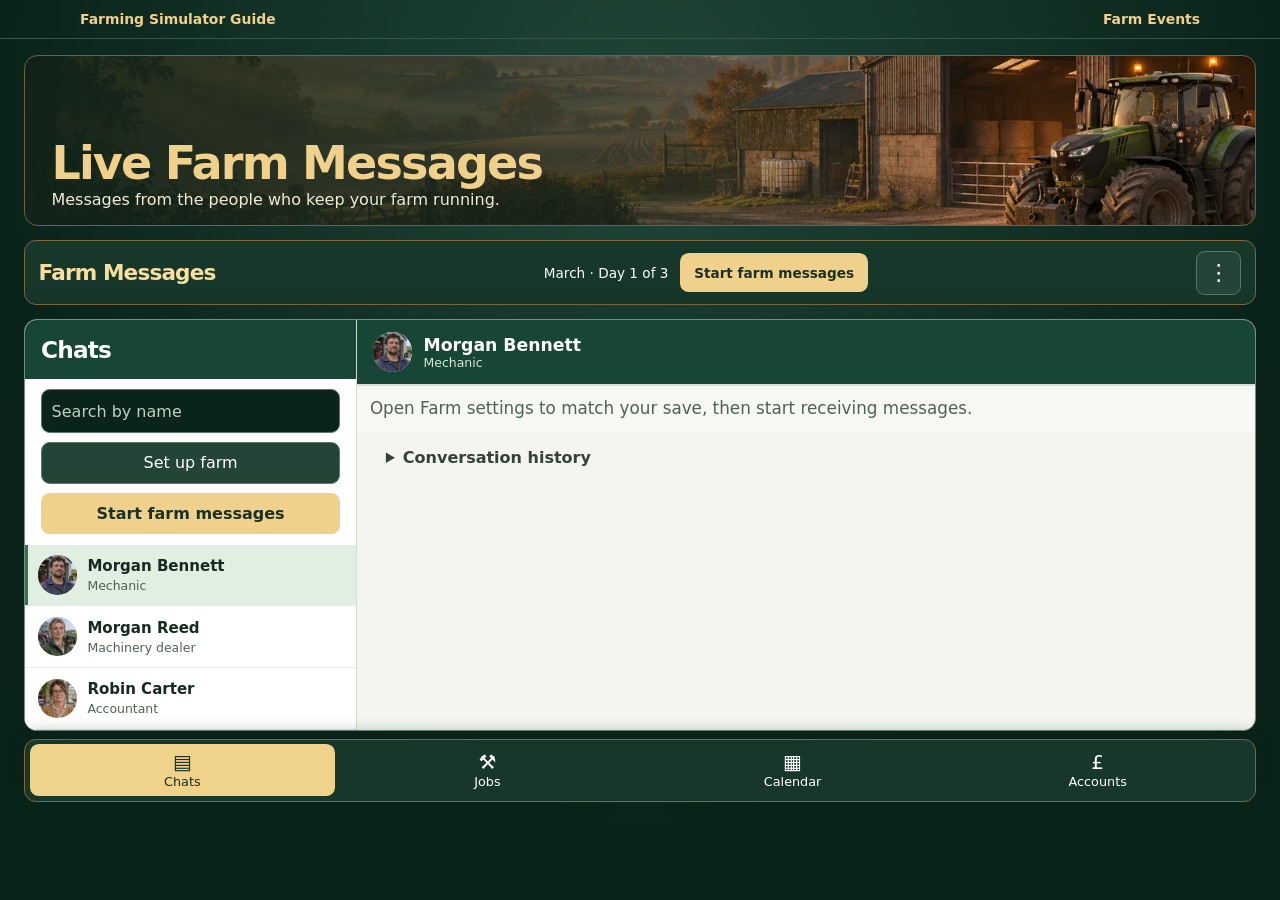
==== farm-messages/index.html @ 934270d6 "Add files via upload" ====
<!doctype html>
<html lang="en-GB">
<head>
  <meta charset="utf-8">
  <meta name="viewport" content="width=device-width, initial-scale=1">
  <meta name="robots" content="noindex">
  <meta name="theme-color" content="#0a281e">
  <title>Live Farm Messages | Farming Simulator Guide</title>
  <link rel="stylesheet" href="messages.css?v=37">
  <script src="messages.js?v=37" defer></script>
</head>
<body>
  <header class="site-header"><a href="../index.html">Farming Simulator Guide</a><a href="../farm-events-access.html">Farm Events</a></header>
  <main>
    <header class="hero">
      <h1>Live Farm Messages</h1>
      <p>Messages from the people who keep your farm running.</p>
    </header>
    <div id="app" hidden>
      <header class="messages-top">
        <h1>Farm Messages</h1>
        <div class="header-calendar">
          <div><span id="desktop-date"></span></div>
          <button id="desktop-advance" type="button" class="primary"></button>
        </div>
        <button id="open-farm-tools" type="button" aria-label="Farm settings" title="Farm settings" aria-haspopup="dialog">⋮</button>
      </header>
      <button id="next-repair-update" type="button" class="primary" hidden></button>
      <div id="toast-region" aria-live="polite"></div>
      <p id="message-setup-status" hidden>Incoming messages are off. Enable contacts under Farm Settings → Contact names and repairs.</p>
      <p id="save-status" role="status"></p>
      <div id="workspace" class="workspace" data-view="inbox">
        <section class="panel inbox" aria-labelledby="inbox-title">
          <h2 id="inbox-title" tabindex="-1">Chats</h2>
          <div class="inbox-controls">
            <input id="contact-search" type="search" placeholder="Search by name" aria-label="Search contacts by name">
            <button id="setup-farm" type="button">Set up farm</button>
            <button id="start-chats" type="button" class="primary">Start farm messages</button>
          </div>
          <div id="contacts" aria-label="Conversations"></div>
          
        </section>
        <section class="panel chat" aria-labelledby="chat-title">
          <header id="chat-header"></header>
          <div class="composer">
            <div id="replies" aria-label="Available replies"></div>
          </div>
          <details id="conversation-history">
            <summary>Conversation history</summary>
          <div id="conversation" role="log" aria-label="Messages" tabindex="0"></div>
          </details>
        </section>
      </div>
      <section id="jobs-page" class="panel tab-page" hidden>
        <h2>Jobs</h2>
        <p id="no-jobs">No active repairs.</p>
        <div id="restrictions"></div>
      </section>
      <section id="calendar-page" class="panel tab-page" hidden>
        <h2>Calendar</h2>
        <div class="farm-bar" aria-label="Farm date">
          <div><strong id="date"></strong><span id="day"></span></div>
          <button id="advance" class="primary"></button>
        </div>
      </section>
        <section id="accounts-page" class="panel tab-page" hidden>
          <h2>Accounts</h2><p class="account-balance" id="balance"></p>
          <div class="details-body">
            <p>Apply charges, rewards and credits in your FS25 save using your usual house rules. If FS25 has already applied a transaction, leave it as a record only.</p>
            <div id="ledger"></div>
            <form id="entry" class="fields">
              <label>Transaction
                <select name="type">
                  <option value="expense">Supplier or contractor bill</option>
                  <option value="income">Cash income</option>
                  <option value="credit">Supplier credit earned</option>
                  <option value="worker">Temporary worker hours</option>
                  <option value="staff">Staff bonus</option>
                </select>
              </label>
              <label id="supplier-label">Supplier or contact <input name="source" maxlength="48" required></label>
              <label id="reason-label">Reason <input name="reason" maxlength="80" required></label>
              <label><span id="amount-label">Amount (£)</span> <input name="amount" type="number" required min="0.01" step="0.01" max="10000000"></label>
              <label id="hours-label" hidden>Hours worked <input name="hours" type="number" min="0.25" step="0.25" max="744"></label>
              <label id="applied-label" class="check"><input name="applied" type="checkbox"> Already applied in FS25 or paid separately</label>
              <button>Add entry</button>
            </form>
          </div>
        </section>
      <nav id="message-nav" aria-label="Farm Messages">
        <button type="button" data-page="chats" aria-pressed="true"><span aria-hidden="true">▤</span>Chats</button>
        <button type="button" data-page="jobs" aria-pressed="false"><span aria-hidden="true">⚒</span>Jobs</button>
        <button type="button" data-page="calendar" aria-pressed="false"><span aria-hidden="true">▦</span>Calendar</button>
        <button type="button" data-page="accounts" aria-pressed="false"><span id="accounts-icon" aria-hidden="true">£</span>Accounts</button>
      </nav>
      <dialog id="farm-tools" aria-labelledby="farm-tools-title">
        <header class="tools-header">
          <h2 id="farm-tools-title">Farm settings</h2>
          <form method="dialog"><button aria-label="Close farm settings" autofocus>×</button></form>
        </header>
        <div class="tools">
        <form id="contact-settings-form" hidden>
                <div class="details-body contact-settings">
                  <div class="settings-stack">
                    <fieldset id="contact-options" class="settings-stack">
                      <legend>Incoming messages</legend>
                    </fieldset>
                    <div id="contact-names" class="settings-stack"></div>
                  </div>
                  <div class="settings-stack">
                    <label>Repairs <select name="repairProvider"><option value="dealer">Local dealer</option><option value="staff">Employ a full-time mechanic</option></select></label>
              <div id="mechanic-name-setting" class="settings-stack"></div>
              <label class="check"><input name="mechanicPayroll" type="checkbox"> On the payroll</label>
              <div id="mechanic-pay" class="settings-stack" hidden>
<label>Salary preset <select id="salary-preset"></select></label>
              <label><span>Annual salary <span id="salary-currency">£</span></span> <input name="mechanicSalary" type="number" min="0" max="1000000" step="100" required></label>
              <div class="salary-controls"><button type="button" id="salary-down-1000">−£1,000</button><button type="button" id="salary-down">−£100</button><button type="button" id="salary-up">+£100</button><button type="button" id="salary-up-1000">+£1,000</button></div>
              </div>
<label class="check"><input name="workshop" type="checkbox"> My farm has a workshop</label>
                  </div>
                </div>
          <div class="settings-footer">
            <button id="cancel-contact-settings" type="button">Back</button>
            <button class="primary" type="submit">Save and close</button>
          </div>
          <p id="contact-save-error" role="alert" hidden>This browser could not save your contact settings.</p>
        </form>
        <details id="main-settings-panel" class="panel" open>
          <summary>Farm settings</summary>
          <div class="details-body">
            <form id="settings" class="fields">
              <button id="open-contact-settings" type="button">Contact names and repairs</button>
              <label>Starting month <select name="start" aria-describedby="starting-month-note"></select></label>
              <p id="starting-month-note"></p>
              <label>Days per month <select name="days" size="7"><option value="1">1</option><option value="2">2</option><option value="3">3</option><option value="4">4</option><option value="5">5</option><option value="6">6</option><option value="7">7</option><option value="8">8</option><option value="9">9</option><option value="10">10</option><option value="11">11</option><option value="12">12</option><option value="13">13</option><option value="14">14</option><option value="15">15</option><option value="16">16</option><option value="17">17</option><option value="18">18</option><option value="19">19</option><option value="20">20</option><option value="21">21</option><option value="22">22</option><option value="23">23</option><option value="24">24</option><option value="25">25</option><option value="26">26</option><option value="27">27</option><option value="28">28</option></select></label>
              <div class="settings-stack">
              <label>New events per month <select name="frequency"><option value="random">Random range</option></select></label>
              <fieldset id="random-range" class="range-fields" hidden>
                <label>Minimum <input name="randomMin" type="number" min="1" max="10" step="1" required disabled></label>
                <label>Maximum <input name="randomMax" type="number" min="1" max="10" step="1" required disabled></label>
              </fieldset>
              </div>
              <label>Message delivery <select name="delivery"><option value="day">Together at the start of each farm day</option><option value="staggered">Random timing · 5–10 real minutes apart</option></select></label>
              <label>Farm currency <select name="currency"><option value="GBP">Pounds (£)</option><option value="USD">US dollars ($)</option><option value="EUR">Euros (€)</option></select></label>
              <label>Billing interval <select name="billing"><option value="1">Monthly</option><option value="2">Every two months</option><option value="3">Quarterly</option><option value="6">Every six months</option><option value="12">Annually</option></select></label>
              <label class="check"><input name="guidance" type="checkbox"> Show gameplay notes</label>
              <details class="panel settings-wide"><summary>Livestock</summary><div class="details-body settings-stack">
              <label class="check"><input name="animals" type="checkbox"> Include livestock messages</label>
              <label class="check"><input name="sheep" type="checkbox"> I keep sheep</label>
              </div></details>
              <label class="check"><input name="sync" type="checkbox"> Import eligible rewards from Farm Events on this browser</label>
            </form>
            <p id="settings-status" role="status">Calendar and event frequency changes apply at the start of the next month once play begins. Billing changes apply after the current billing period.</p>
            <h3>Permanent staff</h3>
            <div id="staff-list"></div>
            <form id="staff" class="fields">
              <label>Name <input name="name" maxlength="48" required></label>
              <label><span>Annual salary <span id="staff-currency">£</span></span> <input name="salary" type="number" min="1" max="10000000" step="0.01" required></label>
              <label class="check"><input name="applied" type="checkbox"> Wages already deducted in FS25</label>
              <button>Add employee</button>
            </form>
            <button id="sound" type="button" aria-pressed="true">Message sound</button>
            <button id="notify" type="button">Enable browser notifications</button>
            <p id="notify-status" role="status">Notifications are available while this page is open on supported browsers.</p>
            <button id="reset" type="button">Start a new demo farm</button>
          </div>
        </details>
      </div>
        <footer id="main-settings-footer" class="settings-footer">
          <p id="settings-save-error" role="alert" hidden></p>
          <button class="primary" type="submit" form="settings">Save and close</button>
        </footer>
      </dialog>
      <dialog id="reset-dialog"><form method="dialog">
        <h2>Start a new demo farm?</h2>
        <p>This clears the inbox, accounts and calendar saved for this demo.</p>
        <button value="cancel" autofocus>Keep playing</button>
        <button value="reset" class="primary">Start new farm</button>
      </form></dialog>
      <p class="footnote">Progress is saved in this browser. Keep the demo calendar in step with your FS25 save.</p>
    </div>
  </main>
</body>
</html>
---- farm-messages/messages.css ----
:root {
  color-scheme: dark;
  font-family: system-ui, sans-serif;
  background: #0b241b;
  color: #f3f1e7;
  --panel: #132f24;
  --line: #365447;
  --muted: #c1d0c4;
  --gold: #efd18b;
}
*, *::before, *::after { box-sizing: border-box; }
[hidden] { display: none !important; }
body { margin: 0; }
a { color: var(--gold); }
button, input, select { font: inherit; }
button { cursor: pointer; color: inherit; background: #234437; border: 1px solid #5a7968; border-radius: .55rem; padding: .65rem .8rem; }
button:hover, button[aria-pressed="true"] { background: #315847; }
button:disabled { opacity: .55; cursor: default; }
button.primary { background: var(--gold); color: #1c3024; border-color: transparent; font-weight: 750; }
button.primary:hover { background: #ffe4a6; }
:focus-visible { outline: 3px solid #fbe0a2; outline-offset: 3px; }
input:not([type="checkbox"]), select { width: 100%; min-width: 0; padding: .6rem; background: #0b241b; color: inherit; border: 1px solid #5a7968; border-radius: .35rem; }
.site-header { padding: .7rem max(1rem, calc((100% - 70rem) / 2)); display: flex; justify-content: space-between; gap: 1rem; border-bottom: 1px solid var(--line); }
.site-header a { text-decoration: none; font-weight: 650; font-size: .87rem; }
main { max-width: 72rem; margin: auto; padding: 0 1rem 3rem; }
.hero { padding: 2rem 0 1.35rem; }
h1 { font-size: clamp(2rem, 5vw, 3.6rem); margin: 0; color: var(--gold); letter-spacing: -.04em; }
h2, h3, p { margin: 0 0 .6rem; }
.hero p, .footnote, .details-body > p, .gate p { color: var(--muted); }
.panel { background: var(--panel); border: 1px solid var(--line); border-radius: .8rem; min-width: 0; }
.gate { max-width: 32rem; padding: 1.25rem; }
.gate form { display: grid; gap: .85rem; }
.gate input { margin-top: .3rem; }
.farm-bar { display: flex; align-items: center; justify-content: space-between; gap: .8rem; padding: .85rem 1rem; border: 1px solid #7c693e; border-radius: .7rem; background: #1c3b2e; }
.farm-bar span { display: block; color: var(--muted); font-size: .88rem; }
#save-status:empty, #code-status:empty { display: none; }
.workspace { margin-top: .9rem; display: grid; grid-template-columns: 16rem minmax(0, 1fr); gap: .9rem; }
.inbox { padding: .85rem; }
.inbox h2 { font-size: 1.05rem; }
#contacts { display: grid; gap: .35rem; }
.contact { display: flex; align-items: center; gap: .65rem; width: 100%; text-align: left; background: transparent; border-color: transparent; }
.contact[aria-pressed="true"] { border-color: #7c693e; }
.contact small, .contact-role, time { display: block; color: var(--muted); font-size: .78rem; }
.unread { color: var(--gold); margin-left: auto; }
.avatar { border-radius: 50%; display: grid; place-items: center; flex: 0 0 2.2rem; height: 2.2rem; background: #47604f; font-size: 1.35rem; }
#restrictions { font-size: .85rem; margin-top: .75rem; }
#restrictions p { background: #4e3a24; color: #ffe4b0; border-radius: .5rem; padding: .55rem; }
#chat-header { display: flex; align-items: center; gap: .7rem; padding: .8rem 1rem; border-bottom: 1px solid var(--line); }
#chat-header h2 { font-size: 1.08rem; margin: 0; }
#conversation { min-height: 16rem; height: clamp(17rem, 43vh, 29rem); overflow-y: auto; padding: 1rem; background: #0c261d; }
.bubble { background: #204234; border-radius: .15rem .75rem .75rem; width: fit-content; max-width: min(92%, 35rem); margin-bottom: .8rem; padding: .65rem .8rem; white-space: pre-wrap; overflow-wrap: anywhere; line-height: 1.42; }
.bubble.sent { margin-left: auto; background: #463d28; border-radius: .75rem .15rem .75rem .75rem; }
.bubble time { margin-top: .3rem; }
.bubble img { margin-top: .55rem; display: block; width: min(100%, 22rem); aspect-ratio: 3 / 1; object-fit: cover; border-radius: .4rem; }
.game-note { margin-top: .55rem; font-size: .85rem; color: #ffe1a0; }
#replies { display: flex; flex-wrap: wrap; gap: .5rem; padding: .7rem; min-height: 3.3rem; }
#replies p { color: var(--muted); margin: .3rem; }
.tools { margin: .9rem 0; display: grid; gap: .7rem; }
summary { cursor: pointer; padding: .85rem 1rem; font-weight: 700; }
summary strong { color: var(--gold); float: right; }
.details-body { border-top: 1px solid var(--line); padding: 1rem; }
.fields { margin: .75rem 0 1rem; display: grid; grid-template-columns: repeat(auto-fit, minmax(min(100%, 12rem), 1fr)); gap: .8rem; align-items: end; }
.fields label { display: grid; gap: .3rem; }
.fields label.check { display: flex; align-items: center; align-self: center; }
.ledger-row, .staff-row { display: grid; grid-template-columns: minmax(0, 1fr) auto; align-items: center; gap: .5rem; padding: .45rem 0; border-bottom: 1px solid var(--line); overflow-wrap: anywhere; }
.ledger-row small { display: block; color: var(--muted); }
.footnote { font-size: .85rem; }
dialog { color: inherit; background: var(--panel); border: 1px solid #7c693e; border-radius: .7rem; max-width: 28rem; }
dialog::backdrop { background: #0009; }
#notify-status { margin-top: .5rem; }
@media (max-width: 690px) {
  .hero { padding-top: 1.2rem; }
  .workspace { grid-template-columns: 1fr; }
  #contacts { display: flex; overflow-x: auto; }
  .contact { width: auto; flex-shrink: 0; padding: .4rem .5rem; }
  #conversation { height: 37vh; }
  #restrictions:empty { display: none; }
}

/* Messages and conversation layout */
.hero { padding: 1.45rem 0 1rem; }
h1 { font-size: clamp(1.85rem, 4vw, 2.8rem); }
.hero p { margin-bottom: 0; }
.workspace {
  grid-template-columns: minmax(14rem, 28%) minmax(0, 1fr);
  gap: 0;
  overflow: hidden;
  border: 1px solid #72907e;
  border-radius: 1rem;
  background: #f4f5ef;
  color: #172a22;
  color-scheme: light;
}
.workspace .panel { border: 0; border-radius: 0; background: transparent; }
.workspace :focus-visible { outline-color: #1b7151; outline-offset: -3px; }
.workspace .inbox { padding: 0; border-right: 1px solid #d7e0d6; background: #fff; }
.inbox h2 { padding: 1rem 1rem .75rem; margin: 0; font-size: 1.45rem; letter-spacing: -.035em; }
#contacts { display: block; }
.workspace .contact {
  background: #fff;
  color: inherit;
  border: 0;
  border-radius: 0;
  width: 100%;
  padding: .72rem .85rem;
  text-align: left;
  border-bottom: 1px solid #e7ede6;
}
.workspace .contact:hover, .workspace .contact[aria-pressed="true"] { background: #e7f2eb; }
.contact-copy { min-width: 0; flex: 1; }
.contact-copy strong { display: block; font-size: .94rem; }
.contact-copy small {
  color: #4e6257;
  overflow: hidden;
  text-overflow: ellipsis;
  white-space: nowrap;
  margin-top: .18rem;
}
.workspace .unread {
  color: #fff;
  background: #226749;
  border-radius: 1rem;
  min-width: 1.35rem;
  padding: .12rem .32rem;
  text-align: center;
  font-size: .73rem;
}
.workspace .avatar {
  background: #deece3;
  flex-basis: 2.45rem;
  height: 2.45rem;
}
#restrictions { margin: .55rem .75rem .75rem; }
#restrictions p { background: #fff1d6; color: #67431d; }
.chat { display: flex; flex-direction: column; }
#chat-header {
  background: #fff;
  border-bottom-color: #d7e0d6;
  min-height: 4rem;
  padding: .65rem 1rem;
}
.contact-role { color: #4e6257; }
.chat-back { display: none; }
#conversation {
  background: #f4f5ef;
  padding: .65rem clamp(.75rem, 3vw, 1.65rem) 1.25rem;
  height: clamp(22rem, 52vh, 35rem);
  flex: 1 1 auto;
}
.chat-date {
  text-align: center;
  display: block;
  margin: .6rem 0 1rem;
  color: #4e6257;
  font-size: .74rem;
}
.empty-chat { text-align: center; color: #4e6257; margin-top: 2rem; }
.bubble {
  position: relative;
  background: white;
  color: #192b23;
  border: 1px solid #dde5dc;
  border-radius: 1rem 1rem 1rem .3rem;
  margin-bottom: .48rem;
  max-width: min(85%, 35rem);
}
.bubble.sent {
  background: #256a4c;
  color: white;
  border-color: #256a4c;
  border-radius: 1rem 1rem .3rem 1rem;
}
.game-note { color: #684916; }
.composer { background: white; border-top: 1px solid #d7e0d6; padding: .6rem .8rem .75rem; }
#replies { min-height: 0; padding: 0; }
#replies button {
  border: 1px solid #9fbbae;
  border-radius: 1.4rem;
  color: #1e593e;
  background: #fff;
  font-size: .88rem;
}
#replies button:hover { background: #e2f0e8; }
#replies button.primary { color: white; background: #256a4c; border-color: #256a4c; }
#replies button.primary:hover { background: #1e583f; }
#replies p { color: #4e6257; font-size: .85rem; margin: 0; }
@media (max-width: 690px) {
  .workspace { display: block; }
  .workspace .inbox { border-right: 0; }
  .workspace[data-view="inbox"] .chat, .workspace[data-view="chat"] .inbox { display: none; }
  .chat-back {
    display: block;
    background: transparent;
    color: #20563f;
    border: 0;
    padding: 0 .55rem;
    min-width: 2.4rem;
    min-height: 2.6rem;
    font-size: 1.9rem;
    line-height: 1;
  }
  .chat-back:hover { background: #e7f2eb; }
  #chat-header { padding: .55rem .7rem; }
  #conversation { height: clamp(16rem, 47dvh, 28rem); flex: none; }
  .bubble { max-width: 90%; }
}

/* Keep the messaging surface a single pane at every viewport width. */
body:has(#app:not([hidden])) .site-header,
body:has(#app:not([hidden])) .hero,
body:has(#app:not([hidden])) .footnote { display: none; }
main:has(#app:not([hidden])) {
  max-width: 46rem;
  padding: clamp(.35rem, 2vw, 1.5rem) clamp(.25rem, 1.5vw, .8rem);
}
.farm-bar { padding: .5rem .75rem; gap: .4rem; }
.farm-bar > div:first-child { min-width: 0; font-size: .85rem; }
.calendar-actions { display: flex; align-items: center; gap: .35rem; }
#advance { font-size: .8rem; padding: .45rem .6rem; }
#open-farm-tools { font-size: 1.4rem; line-height: 1; padding: .25rem .65rem; }
.workspace { display: block; margin-top: .45rem; border-radius: .8rem; }
.workspace .inbox { border-right: 0; }
.workspace[data-view="inbox"] .chat,
.workspace[data-view="chat"] .inbox { display: none; }
.inbox h2, #chat-header { background: #174536; color: #fff; }
.inbox h2 { padding: 1rem; }
.workspace .contact { padding: .85rem 1rem; }
.workspace .contact[aria-pressed="true"] { background: #fff; }
.workspace .contact:hover { background: #e7f2eb; }
.chat-back {
  display: block;
  border: 0;
  background: transparent;
  color: #fff;
  font-size: 1.8rem;
  padding: .15rem .55rem;
  min-height: 2.55rem;
  min-width: 2.4rem;
  line-height: 1;
}
.chat-back:hover { background: #2e6250; }
#chat-header .contact-role { color: #d4e7da; }
#chat-header :focus-visible { outline-color: #c9f2d8; }
#conversation {
  height: clamp(16rem, 63dvh, 40rem);
  background-color: #eeeae0;
  background-image: radial-gradient(#c6c5b5 1px, transparent 1px);
  background-size: 14px 14px;
  flex: none;
}
.bubble { max-width: min(86%, 34rem); }
.bubble.sent { background: #d4ebce; color: #193426; border-color: #cadfc4; }
.bubble.received::before, .bubble.sent::after {
  content: '';
  position: absolute;
  top: .45rem;
  width: .45rem;
  height: .65rem;
  background: inherit;
}
.bubble.received::before { right: 100%; clip-path: polygon(0 0,100% 0,100% 100%); }
.bubble.sent::after { left: 100%; clip-path: polygon(0 0,100% 0,0 100%); }
.chat-date {
  width: fit-content;
  margin-inline: auto;
  background: #fff;
  border-radius: .4rem;
  padding: .25rem .55rem;
}
.composer { background: #f7f8f4; }
#replies button.primary::after { content: ' ↗' / ''; }
#restrictions:empty { display: none; }
#farm-tools {
  width: min(42rem, calc(100% - 1rem));
  max-width: none;
  max-height: 88dvh;
  overflow: auto;
}
.tools-header { display: flex; align-items: center; justify-content: space-between; }
.tools-header h2 { margin: 0; }
.tools-header button { padding: .2rem .65rem; font-size: 1.3rem; }

.messages-top, #message-nav {
  display: flex;
  align-items: center;
  background: #17372a;
  border: 1px solid #7c693e;
  border-radius: .75rem;
  color: #fff;
}
.messages-top { justify-content: space-between; padding: .6rem .85rem; }
.messages-top h1 { font: inherit; font-size: 1.35rem; font-weight: 750; margin: 0; color: #f8dfa0; }
#open-farm-tools { min-width: 44px; min-height: 44px; }
.inbox-controls { display: grid; gap: .55rem; padding: .65rem 1rem; }
#setup-farm { color: #fff; }
#contact-search {
  width: 100%;
  min-height: 44px;
  border-radius: .55rem;
  color: #fff;
  color-scheme: dark;
}
#contact-search::placeholder { color: #c1cdc6; opacity: 1; }
.tab-page { min-height: 16rem; margin-block: .5rem; padding: 1rem; }
.tab-page h2 { margin-top: 0; }
.account-balance { font-weight: 700; }
.job-link { display: block; width: 100%; text-align: left; margin-bottom: .5rem; text-transform: none; }
#message-nav {
  position: sticky;
  bottom: 0;
  z-index: 2;
  margin-top: .5rem;
  padding: .3rem .3rem calc(.3rem + env(safe-area-inset-bottom));
  box-shadow: 0 -.35rem 1rem #101f1866;
}
#message-nav button {
  flex: 1;
  min-width: 0;
  min-height: 52px;
  border: 0;
  background: transparent;
  color: #fff;
  padding: .3rem .15rem;
  font-size: .8rem;
  text-transform: none;
}
#message-nav span { display: block; font-size: 1.25rem; line-height: 1.15; }
#message-nav button[aria-pressed="true"] { background: #f0d38b; color: #172c22; }

/* Farm portraits and desktop layout */
.avatar { display: block; width: 2.45rem; object-fit: cover; object-position: center; }
.message-row { display: flex; align-items: flex-end; gap: .65rem; margin-bottom: .65rem; }
.message-row.outgoing { justify-content: flex-end; }
.message-row .bubble { margin-bottom: 0; }
.message-row > .avatar { width: 2rem; height: 2rem; flex-basis: 2rem; margin-bottom: .16rem; }

@media (min-width: 691px) {
  body { background: radial-gradient(ellipse at 50% 15%, #204638, #0b241b 70%); }
  body:has(#app:not([hidden])) .site-header { display: flex; }
  body:has(#app:not([hidden])) .hero { display: flex; }
  main:has(#app:not([hidden])) { max-width: 82rem; padding: 1rem 1.5rem 2rem; }
  .hero {
    flex-direction: column;
    justify-content: flex-end;
    min-height: clamp(9rem, 19vh, 13rem);
    margin-bottom: .85rem;
    padding: 1rem 1.65rem;
    border: 1px solid #73613e;
    border-radius: .85rem;
    background:
      linear-gradient(90deg, #10241aef 0%, #10241abb 35%, #10241a00 82%),
      url('farm-yard.webp') center 57% / cover;
  }
  h1 { font-size: clamp(2rem, 3.6vw, 3.25rem); }
  .hero p { color: #f2ebd8; }
  .farm-bar { padding: .65rem 1rem; }
  .workspace:not([hidden]) {
    display: grid;
    grid-template-columns: minmax(14rem, 27%) minmax(0, 1fr);
    margin-top: .85rem;
    box-shadow: 0 16px 45px #0a1f1873;
  }
  .workspace[data-view="chat"] .inbox, .workspace[data-view="inbox"] .chat { display: flex; }
  .workspace .inbox { display: flex; flex-direction: column; border-right: 1px solid #d3ddcf; }
  .workspace .contact { padding: .67rem .8rem; }
  .workspace .contact[aria-pressed="true"] {
    background: #e1efe2;
    box-shadow: inset 3px 0 #327250;
  }
  .chat-back { display: none; }
  #chat-header { min-height: 4.1rem; }
  #conversation {
    height: clamp(23rem, 48dvh, 39rem);
    padding: .8rem clamp(.9rem, 3vw, 2rem) 1.25rem;
    background-color: #efeee3;
    background-image: radial-gradient(#c7caba 1px, transparent 1px);
  }
}

#toast-region { position: fixed; z-index: 5; right: 1rem; bottom: 1rem; max-width: calc(100vw - 2rem); }
.toast {
  display: flex;
  align-items: center;
  gap: .7rem;
  width: min(23rem, calc(100vw - 2rem));
  text-align: left;
  background: #183d30;
  border-color: #d5b877;
  box-shadow: 0 10px 36px #05170c55;
  padding: .75rem;
}
.toast span { min-width: 0; }
.toast strong, .toast small { display: block; overflow: hidden; text-overflow: ellipsis; white-space: nowrap; }
.toast small { margin-top: .15rem; color: #e3e9dc; }

@media (max-width: 690px) {
  #toast-region { bottom: calc(5rem + env(safe-area-inset-bottom)); }
}
.toast .avatar { width: 2.2rem; }

.settings-footer {
  position: sticky;
  bottom: 0;
  z-index: 1;
  display: grid;
  gap: .35rem;
  justify-items: end;
  padding: .65rem;
  background: #17372a;
  border-top: 1px solid #7c693e;
}
.settings-footer button { min-height: 44px; }
#settings-save-error, #starting-month-note { margin: 0; }

.salary-controls { display: flex; flex-wrap: wrap; gap: .5rem; }
.salary-controls button { min-height: 44px; }

.settings-wide { grid-column: 1 / -1; }
.settings-stack, .contact-settings { display: grid; gap: .65rem; align-content: start; }
.range-fields { display: grid; grid-template-columns: repeat(2, minmax(0, 1fr)); gap: .5rem; min-width: 0; margin: 0; padding: 0; border: 0; }
@media (min-width: 691px) {
  .contact-settings { grid-template-columns: repeat(2, minmax(0, 1fr)); }
}

.reply-topic, .reply-context { width: 100%; margin: .15rem 0; }
.reply-topic { display: grid; gap: .35rem; font-weight: 700; }
.reply-topic select { color: #fff; }

#replies { display: flex; flex-direction: column; align-items: stretch; gap: .55rem; }
#replies button { font-size: 1rem; min-height: 44px; }
#replies p { font-size: 1rem; line-height: 1.5; }
#replies .reply-request { text-align: left; background: #e4e7e5; color: #303a35; font-weight: 750; border-radius: .55rem; }
#replies .reply-request[aria-expanded="true"] { background: #d7ded9; border-color: #658171; }
.reply-actions { display: flex; flex-wrap: wrap; gap: .5rem; }
#replies .reply-context { padding: .65rem .75rem; background: #edf0ee; color: #46534c; border-radius: .45rem; white-space: pre-wrap; }
#conversation-history { margin: .25rem .8rem .8rem; color: #35413b; }
#conversation-history summary { cursor: pointer; padding-block: .65rem; }
@media (min-width: 691px) { #replies button, #replies p { font-size: 1.05rem; } }

.header-calendar {
  display: flex;
  align-items: center;
  justify-content: space-between;
  gap: .5rem .75rem;
  font-size: .85rem;
}
@media (max-width: 690px) {
  .messages-top { flex-wrap: wrap; gap: .35rem .75rem; }
  .header-calendar { order: 1; flex: 1 0 100%; }
  .header-calendar button { min-height: 44px; }
}

#settings select[name="days"] { max-inline-size: 10rem; }
#settings select[name="days"] option { padding: .2rem .4rem; }

#scheduled-status { display: block; margin-top: .2rem; }

#replies .reply-request.completed-request,
#restrictions .completed-request {
  background: #e9cc78;
  border-color: #9b7629;
  color: #263729;
}
#replies .job-reply { background: #dce7dc; }
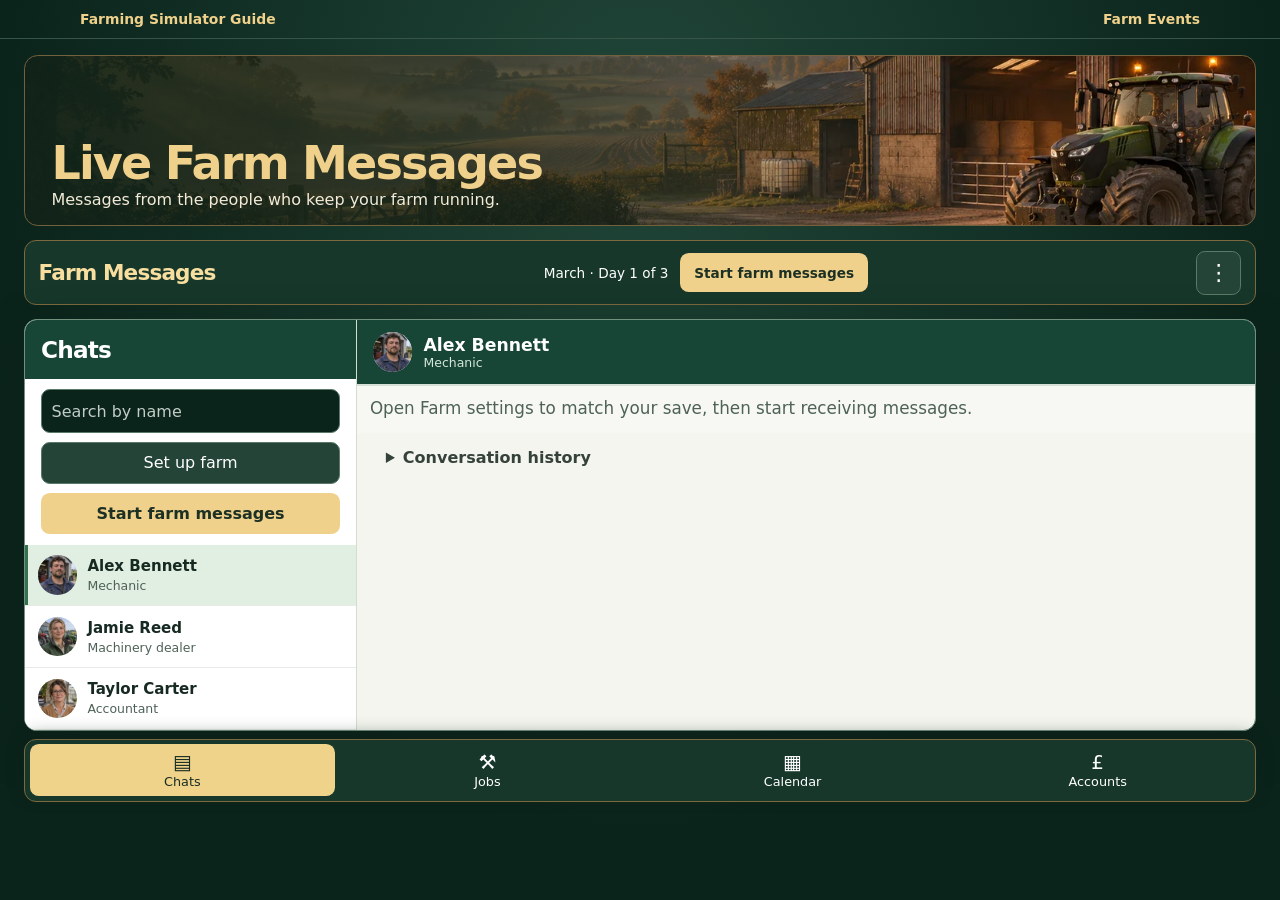
==== commit fe39313f: "Add files via upload" ====
--- a/farm-messages/index.html
+++ b/farm-messages/index.html
@@ -6,8 +6,8 @@
   <meta name="robots" content="noindex">
   <meta name="theme-color" content="#0a281e">
   <title>Live Farm Messages | Farming Simulator Guide</title>
-  <link rel="stylesheet" href="messages.css?v=37">
-  <script src="messages.js?v=37" defer></script>
+  <link rel="stylesheet" href="messages.css?v=39">
+  <script src="messages.js?v=39" defer></script>
 </head>
 <body>
   <header class="site-header"><a href="../index.html">Farming Simulator Guide</a><a href="../farm-events-access.html">Farm Events</a></header>
--- a/farm-messages/messages.css
+++ b/farm-messages/messages.css
@@ -462,3 +462,15 @@
   color: #263729;
 }
 #replies .job-reply { background: #dce7dc; }
+
+.repair-thread {
+  flex: 1 0 100%;
+  min-width: 0;
+  max-height: 9rem;
+  overflow-y: auto;
+  overscroll-behavior-y: contain;
+  scrollbar-gutter: stable;
+}
+#replies .repair-thread .reply-context { margin: 0; box-sizing: border-box; }
+#replies .repair-thread .reply-context + .reply-context { margin-top: .35rem; }
+.repair-thread-hint { flex-basis: 100%; }
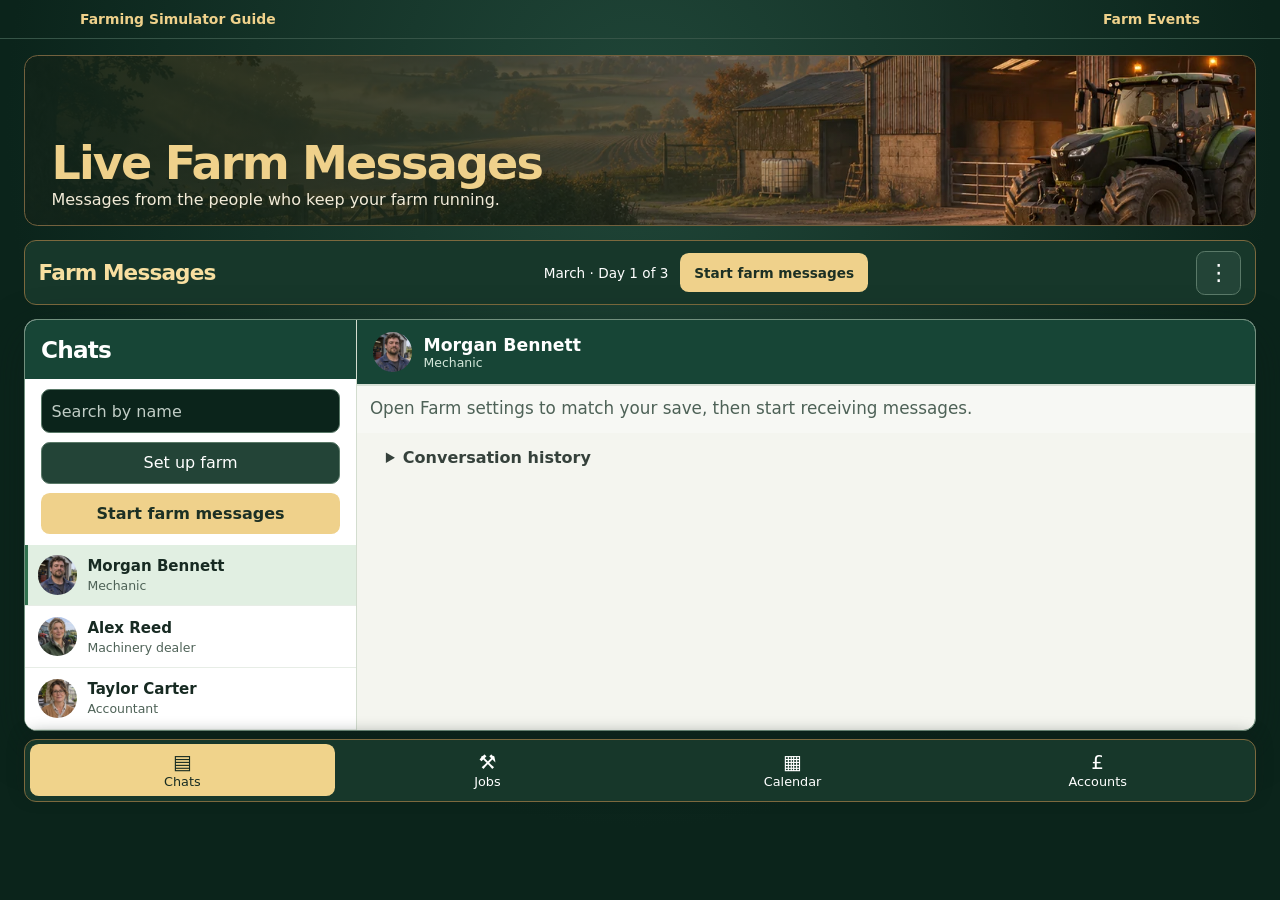
==== commit 4663991e: "Add files via upload" ====
--- a/farm-messages/index.html
+++ b/farm-messages/index.html
@@ -7,7 +7,7 @@
   <meta name="theme-color" content="#0a281e">
   <title>Live Farm Messages | Farming Simulator Guide</title>
   <link rel="stylesheet" href="messages.css?v=39">
-  <script src="messages.js?v=39" defer></script>
+  <script src="messages.js?v=40" defer></script>
 </head>
 <body>
   <header class="site-header"><a href="../index.html">Farming Simulator Guide</a><a href="../farm-events-access.html">Farm Events</a></header>
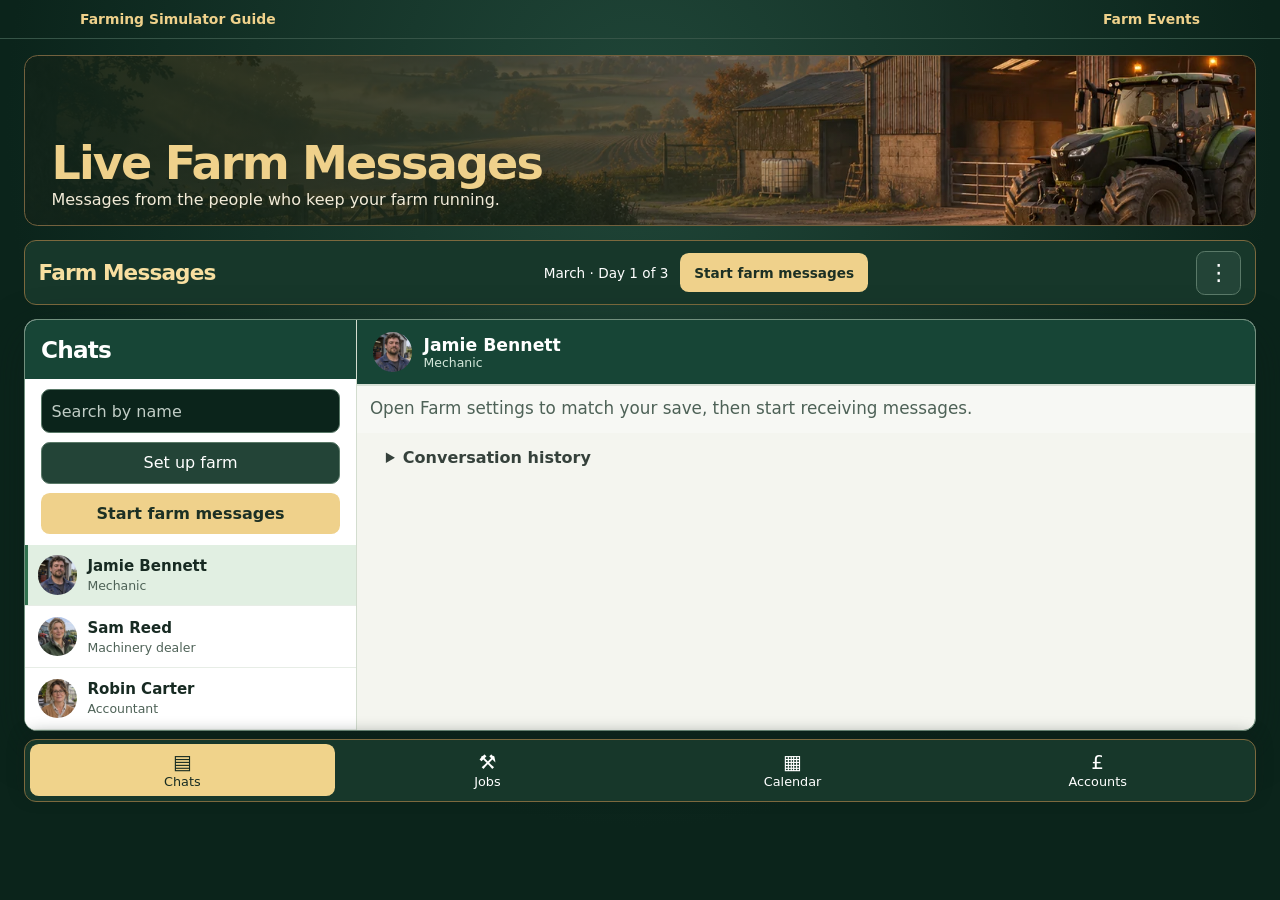
==== commit d22e9449: "Add files via upload" ====
--- a/farm-messages/index.html
+++ b/farm-messages/index.html
@@ -7,7 +7,7 @@
   <meta name="theme-color" content="#0a281e">
   <title>Live Farm Messages | Farming Simulator Guide</title>
   <link rel="stylesheet" href="messages.css?v=39">
-  <script src="messages.js?v=40" defer></script>
+  <script src="messages.js?v=41" defer></script>
 </head>
 <body>
   <header class="site-header"><a href="../index.html">Farming Simulator Guide</a><a href="../farm-events-access.html">Farm Events</a></header>
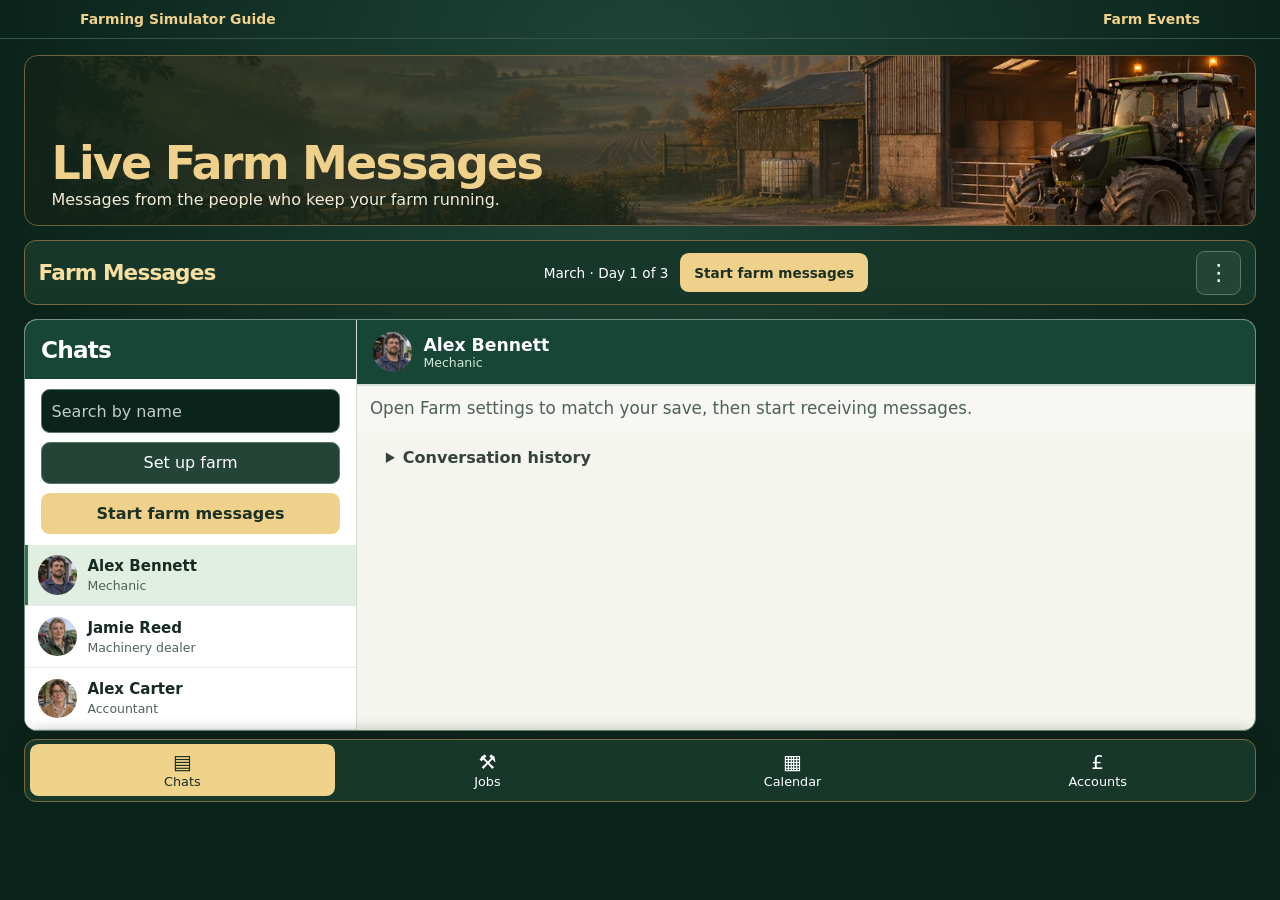
==== commit d23328c5: "Add files via upload" ====
--- a/farm-messages/index.html
+++ b/farm-messages/index.html
@@ -6,8 +6,8 @@
   <meta name="robots" content="noindex">
   <meta name="theme-color" content="#0a281e">
   <title>Live Farm Messages | Farming Simulator Guide</title>
-  <link rel="stylesheet" href="messages.css?v=39">
-  <script src="messages.js?v=41" defer></script>
+  <link rel="stylesheet" href="messages.css?v=43">
+  <script src="messages.js?v=43" defer></script>
 </head>
 <body>
   <header class="site-header"><a href="../index.html">Farming Simulator Guide</a><a href="../farm-events-access.html">Farm Events</a></header>
--- a/farm-messages/messages.css
+++ b/farm-messages/messages.css
@@ -466,7 +466,7 @@
 .repair-thread {
   flex: 1 0 100%;
   min-width: 0;
-  max-height: 9rem;
+  max-height: 13rem;
   overflow-y: auto;
   overscroll-behavior-y: contain;
   scrollbar-gutter: stable;
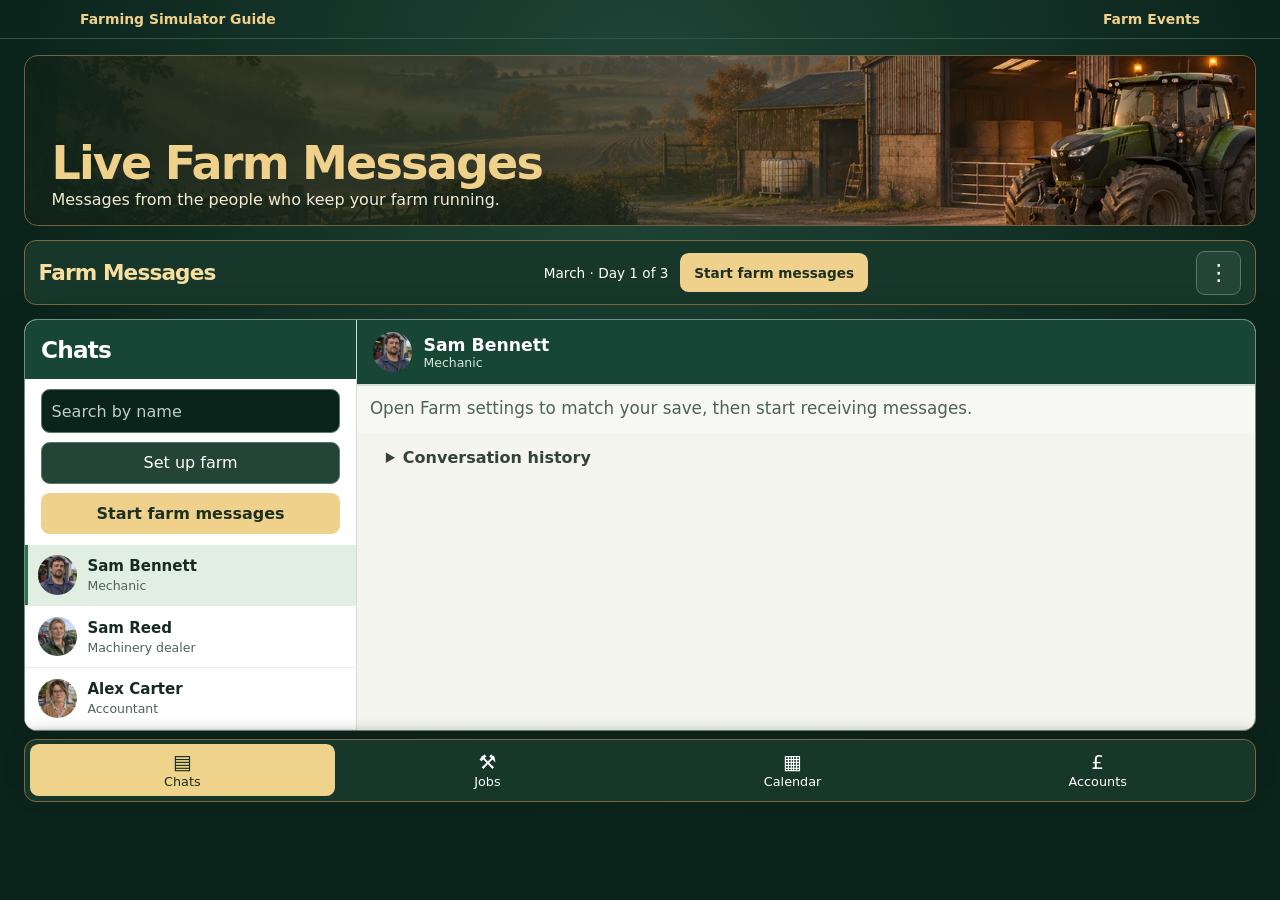
==== commit 6470799c: "Add files via upload" ====
--- a/farm-messages/index.html
+++ b/farm-messages/index.html
@@ -7,7 +7,7 @@
   <meta name="theme-color" content="#0a281e">
   <title>Live Farm Messages | Farming Simulator Guide</title>
   <link rel="stylesheet" href="messages.css?v=43">
-  <script src="messages.js?v=43" defer></script>
+  <script src="messages.js?v=45" defer></script>
 </head>
 <body>
   <header class="site-header"><a href="../index.html">Farming Simulator Guide</a><a href="../farm-events-access.html">Farm Events</a></header>
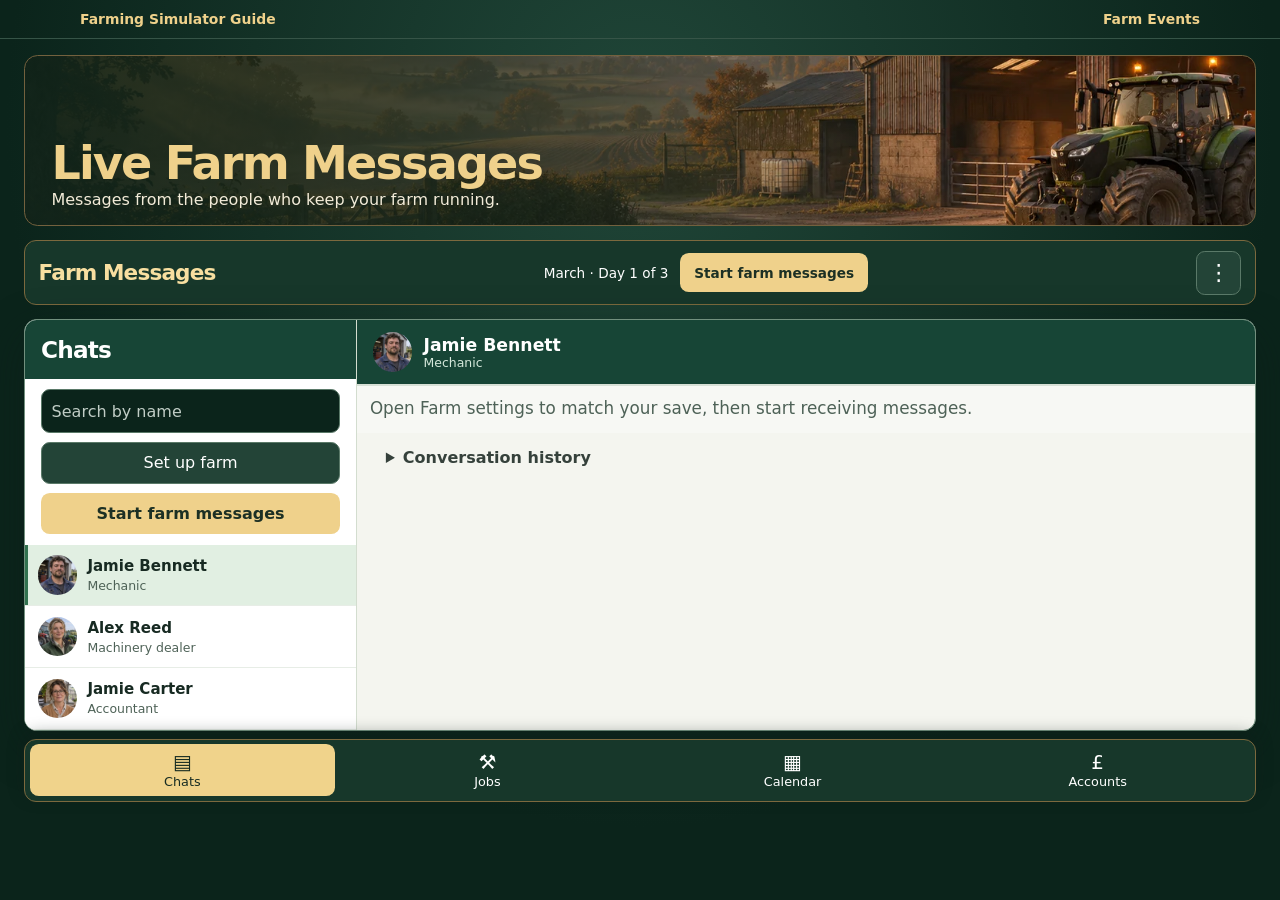
==== commit f8df886a: "Add files via upload" ====
--- a/farm-messages/index.html
+++ b/farm-messages/index.html
@@ -7,7 +7,7 @@
   <meta name="theme-color" content="#0a281e">
   <title>Live Farm Messages | Farming Simulator Guide</title>
   <link rel="stylesheet" href="messages.css?v=43">
-  <script src="messages.js?v=45" defer></script>
+  <script src="messages.js?v=47" defer></script>
 </head>
 <body>
   <header class="site-header"><a href="../index.html">Farming Simulator Guide</a><a href="../farm-events-access.html">Farm Events</a></header>
@@ -25,7 +25,6 @@
         </div>
         <button id="open-farm-tools" type="button" aria-label="Farm settings" title="Farm settings" aria-haspopup="dialog">⋮</button>
       </header>
-      <button id="next-repair-update" type="button" class="primary" hidden></button>
       <div id="toast-region" aria-live="polite"></div>
       <p id="message-setup-status" hidden>Incoming messages are off. Enable contacts under Farm Settings → Contact names and repairs.</p>
       <p id="save-status" role="status"></p>
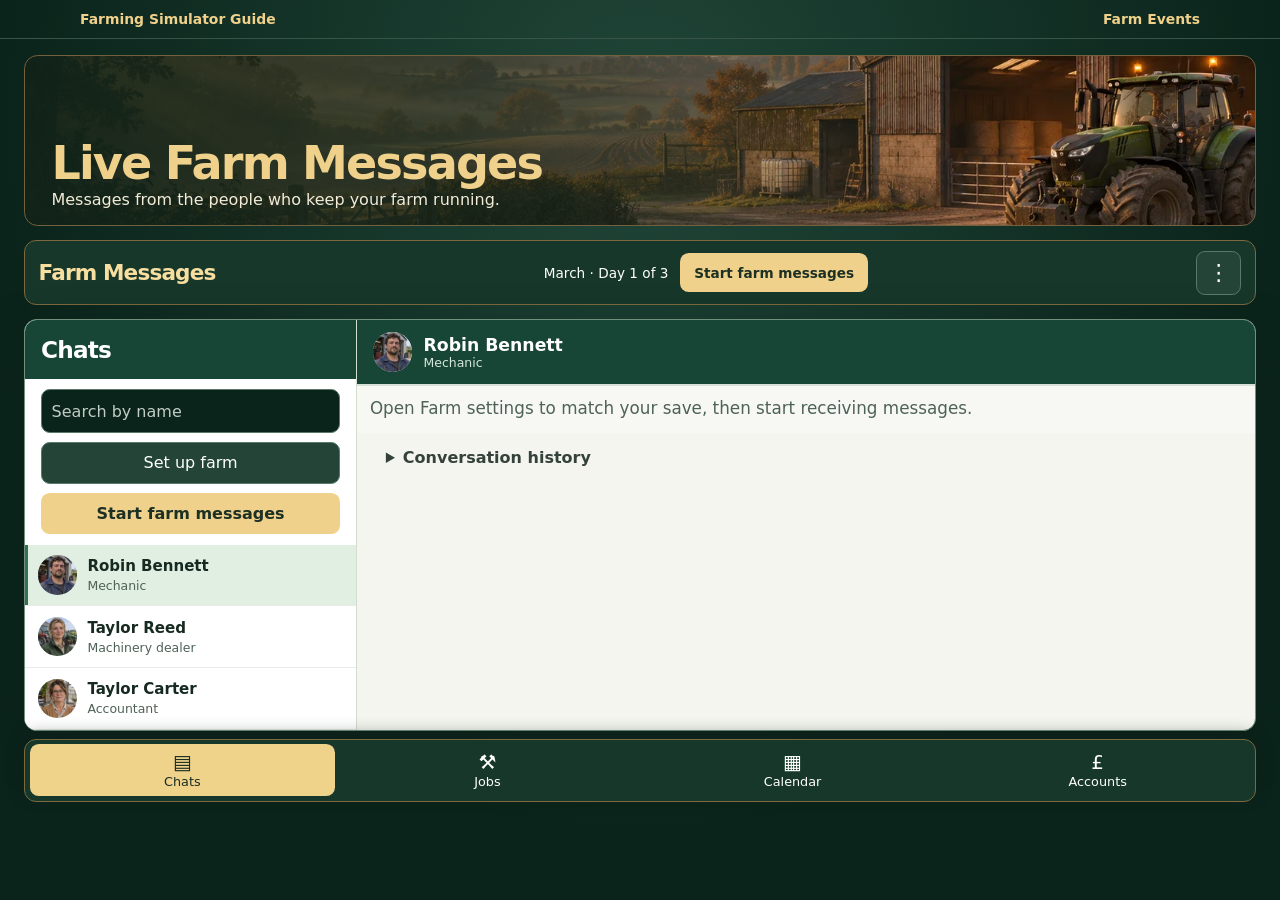
==== commit bda6b29b: "Add files via upload" ====
--- a/farm-messages/index.html
+++ b/farm-messages/index.html
@@ -7,7 +7,7 @@
   <meta name="theme-color" content="#0a281e">
   <title>Live Farm Messages | Farming Simulator Guide</title>
   <link rel="stylesheet" href="messages.css?v=43">
-  <script src="messages.js?v=47" defer></script>
+  <script src="messages.js?v=48" defer></script>
 </head>
 <body>
   <header class="site-header"><a href="../index.html">Farming Simulator Guide</a><a href="../farm-events-access.html">Farm Events</a></header>
